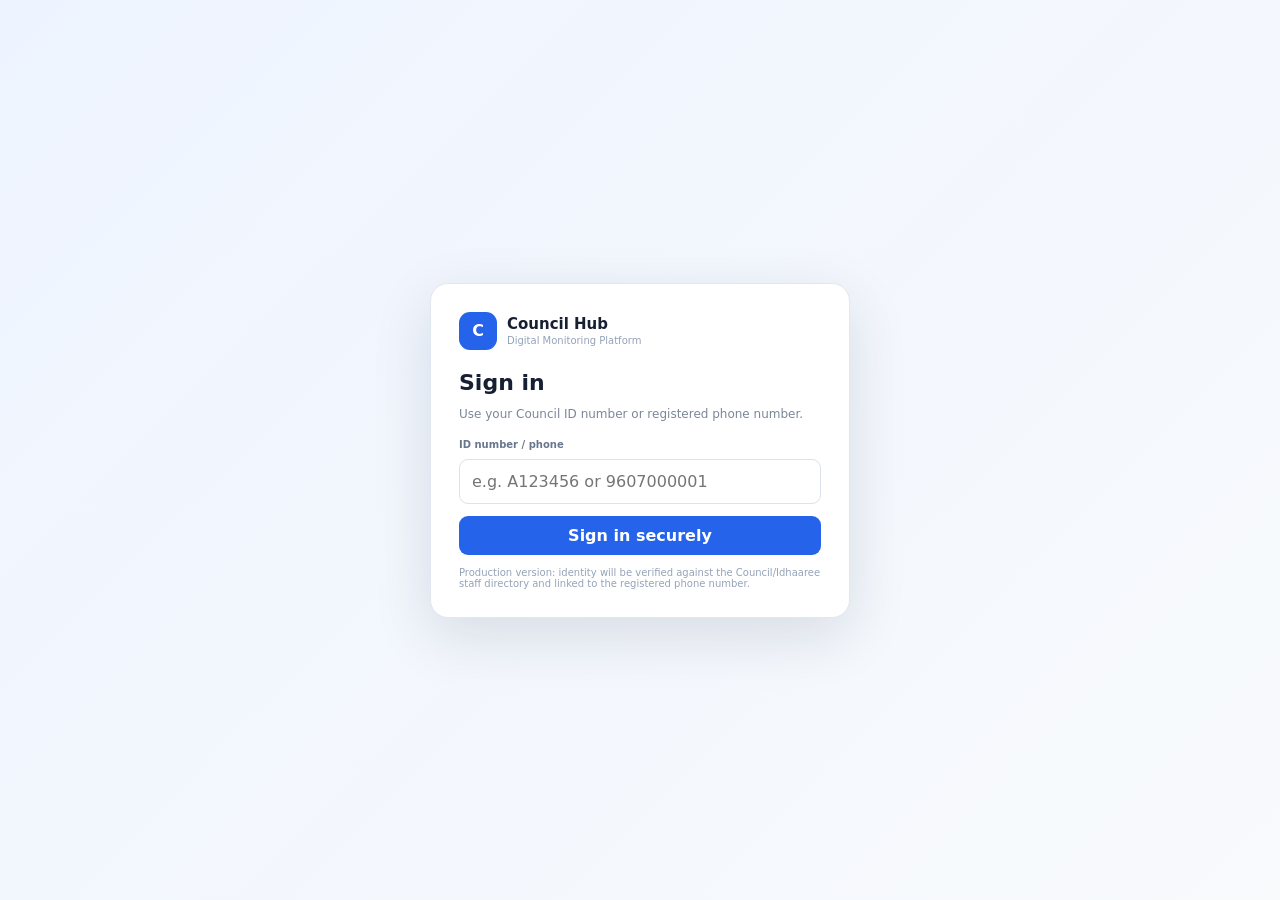
==== index.html @ fbec9a3b "Add files via upload" ====
<!doctype html>
<html lang="en">
<head>
  <meta charset="utf-8">
  <meta name="viewport" content="width=device-width,initial-scale=1">
  <meta name="theme-color" content="#0f172a">
  <title>Council Digital Monitoring Platform</title>
  <link rel="manifest" href="manifest.json">
  <link rel="stylesheet" href="styles.css">
</head>
<body>
  <div id="app">
    <aside class="sidebar">
      <div class="brand">
        <div class="brand-mark">C</div>
        <div><strong>Council Hub</strong><span>Digital Monitoring Platform</span></div>
      </div>
      <nav id="nav">
        <button class="nav-item active" data-view="dashboard">⌂ <span>Dashboard</span></button>
        <button class="nav-item" data-view="tasks">✓ <span>Tasks & Instructions</span></button>
        <button class="nav-item" data-view="projects">▦ <span>Projects</span></button>
        <button class="nav-item" data-view="events">★ <span>Events</span></button>
        <button class="nav-item" data-view="calendar">◷ <span>Schedule</span></button>
        <button class="nav-item" data-view="team">♙ <span>Team</span></button>
        <button class="nav-item" data-view="activity">↻ <span>Activity Log</span></button>
      </nav>
      <div class="sidebar-bottom">
        <div class="mini-user"><div class="avatar">SA</div><div><b id="loggedUserName">Signed-in user</b><span id="loggedUserRole">Council staff</span></div></div>
        <small>Prototype • Local data</small>
      </div>
    </aside>

    <main class="main">
      <header class="topbar">
        <button class="mobile-menu" id="mobileMenu">☰</button>
        <div>
          <h1 id="pageTitle">Dashboard</h1>
          <p id="pageSubtitle">Council-wide monitoring and accountability</p>
        </div>
        <div class="top-actions">
          <button class="icon-btn" id="notifBtn" title="Notifications">🔔<i id="notifDot"></i></button>
          <button class="primary" id="quickAdd">＋ New</button>
        </div>
      </header>
      <section id="content"></section>
    </main>
  </div>

  <div class="modal-backdrop hidden" id="modalBackdrop">
    <div class="modal" id="modal"></div>
  </div>
  <div class="toast hidden" id="toast"></div>
  <script src="app.js"></script>
</body>
</html>
---- styles.css ----
*{box-sizing:border-box}body{margin:0;font-family:Inter,ui-sans-serif,system-ui,-apple-system,BlinkMacSystemFont,"Segoe UI",sans-serif;background:#f4f7fb;color:#172033}button,input,select,textarea{font:inherit}button{cursor:pointer}.sidebar{position:fixed;inset:0 auto 0 0;width:255px;background:#0f172a;color:#dbe4f0;padding:20px 14px;display:flex;flex-direction:column;z-index:10}.brand{display:flex;gap:10px;align-items:center;padding:4px 8px 24px}.brand-mark{width:38px;height:38px;border-radius:11px;background:#2563eb;display:grid;place-items:center;font-weight:800;color:white}.brand strong{display:block;font-size:15px}.brand span{display:block;font-size:10px;color:#94a3b8;margin-top:2px}.nav-item{width:100%;border:0;background:none;color:#aebbd0;text-align:left;padding:11px 12px;border-radius:9px;margin:2px 0;font-size:14px;display:flex;gap:12px;align-items:center}.nav-item:hover,.nav-item.active{background:#1e293b;color:#fff}.sidebar-bottom{margin-top:auto;padding:14px 8px 4px;border-top:1px solid #253147}.mini-user{display:flex;gap:9px;align-items:center}.mini-user b{display:block;font-size:12px;color:white}.mini-user span{display:block;font-size:10px;color:#8fa0b8}.mini-user small{display:block}.avatar{width:30px;height:30px;border-radius:50%;background:#dbeafe;color:#1d4ed8;display:grid;place-items:center;font-size:10px;font-weight:800}.sidebar-bottom>small{display:block;color:#64748b;margin-top:12px;font-size:9px}.main{margin-left:255px;min-height:100vh}.topbar{height:78px;background:#fff;border-bottom:1px solid #e4eaf2;padding:15px 28px;display:flex;align-items:center;justify-content:space-between;position:sticky;top:0;z-index:5}.topbar h1{font-size:21px;margin:0}.topbar p{margin:3px 0 0;color:#7b8798;font-size:12px}.top-actions{display:flex;gap:10px;align-items:center}.primary{border:0;background:#2563eb;color:#fff;padding:10px 15px;border-radius:9px;font-weight:700}.icon-btn{border:1px solid #e0e6ef;background:#fff;border-radius:9px;width:40px;height:40px;position:relative}.icon-btn i{display:none;position:absolute;right:7px;top:7px;width:7px;height:7px;border-radius:50%;background:#ef4444}.mobile-menu{display:none;border:0;background:none;font-size:22px}.main>section,#content{padding:24px 28px}.grid{display:grid;gap:16px}.kpis{grid-template-columns:repeat(5,minmax(0,1fr))}.card{background:#fff;border:1px solid #e4eaf2;border-radius:13px;padding:17px;box-shadow:0 2px 8px rgba(15,23,42,.03)}.kpi-label{font-size:11px;color:#78869a}.kpi-value{font-size:26px;font-weight:800;margin-top:5px}.kpi-note{font-size:10px;color:#64748b;margin-top:5px}.two-col{grid-template-columns:1.2fr .8fr}.three-col{grid-template-columns:repeat(3,minmax(0,1fr))}.section-head{display:flex;justify-content:space-between;align-items:center;margin:25px 0 12px}.section-head h2{font-size:15px;margin:0}.muted{color:#7b8798;font-size:12px}.list{display:flex;flex-direction:column;gap:9px}.row{display:flex;justify-content:space-between;align-items:center;gap:12px;padding:12px 0;border-bottom:1px solid #edf1f6}.row:last-child{border-bottom:0}.row-title{font-size:13px;font-weight:700}.row-sub{font-size:10px;color:#7b8798;margin-top:3px}.badge{display:inline-flex;align-items:center;padding:4px 8px;border-radius:99px;font-size:10px;font-weight:700;white-space:nowrap}.blue{background:#dbeafe;color:#1d4ed8}.green{background:#dcfce7;color:#15803d}.orange{background:#ffedd5;color:#c2410c}.red{background:#fee2e2;color:#b91c1c}.gray{background:#eef2f7;color:#64748b}.progress{height:7px;background:#edf1f6;border-radius:99px;overflow:hidden;margin-top:7px}.progress>i{display:block;height:100%;background:#2563eb;border-radius:99px}.bar-line{display:flex;justify-content:space-between;font-size:10px;color:#68778d;margin-top:5px}.searchbar{display:flex;gap:10px;margin-bottom:15px}.searchbar input,.field input,.field select,.field textarea{width:100%;border:1px solid #dce3ec;border-radius:8px;padding:10px 11px;background:#fff;outline:none}.searchbar input:focus,.field input:focus,.field select:focus,.field textarea:focus{border-color:#60a5fa}.toolbar{display:flex;gap:8px;flex-wrap:wrap}.toolbar button{border:1px solid #dce3ec;background:#fff;border-radius:8px;padding:8px 11px;font-size:11px}.toolbar button.active{background:#eff6ff;border-color:#93c5fd;color:#1d4ed8}.task-grid{display:grid;grid-template-columns:repeat(3,minmax(0,1fr));gap:14px}.task-card{background:#fff;border:1px solid #e1e7f0;border-radius:12px;padding:14px}.task-card h3{font-size:13px;margin:8px 0}.task-meta{font-size:10px;color:#7b8798}.task-top{display:flex;justify-content:space-between}.person{display:flex;align-items:center;gap:7px;font-size:11px}.small-avatar{width:25px;height:25px;border-radius:50%;display:grid;place-items:center;background:#e0e7ff;color:#3730a3;font-size:9px;font-weight:800}.project-card h3,.event-card h3{margin:5px 0;font-size:15px}.project-card,.event-card{min-height:170px}.event-date{font-size:11px;color:#2563eb;font-weight:800}.table{width:100%;border-collapse:collapse}.table th,.table td{text-align:left;border-bottom:1px solid #edf1f6;padding:11px 8px;font-size:11px}.table th{color:#7b8798;font-weight:600}.modal-backdrop{position:fixed;inset:0;background:rgba(15,23,42,.48);display:grid;place-items:center;z-index:30;padding:18px}.hidden{display:none!important}.modal{width:min(560px,100%);max-height:90vh;overflow:auto;background:#fff;border-radius:15px;padding:20px}.modal h2{margin:0 0 16px;font-size:18px}.form-grid{display:grid;grid-template-columns:1fr 1fr;gap:12px}.field{margin-bottom:11px}.field.full{grid-column:1/-1}.field label{display:block;font-size:10px;font-weight:700;color:#68778d;margin-bottom:5px}.modal-actions{display:flex;justify-content:flex-end;gap:8px;margin-top:15px}.secondary{border:1px solid #dce3ec;background:#fff;border-radius:8px;padding:9px 13px}.toast{position:fixed;right:20px;bottom:20px;background:#0f172a;color:white;padding:12px 15px;border-radius:9px;font-size:12px;z-index:40;box-shadow:0 10px 30px rgba(15,23,42,.2)}.empty{padding:35px;text-align:center;color:#7b8798;font-size:12px}.timeline{border-left:2px solid #dbeafe;margin-left:7px;padding-left:18px}.timeline-item{position:relative;margin-bottom:18px}.timeline-item:before{content:"";position:absolute;left:-25px;top:3px;width:9px;height:9px;border-radius:50%;background:#2563eb}.timeline-time{font-size:9px;color:#94a3b8}.timeline-text{font-size:11px;margin-top:3px}.notice{background:#eff6ff;border:1px solid #bfdbfe;color:#1e40af;border-radius:10px;padding:12px;font-size:11px}.danger-box{background:#fff7ed;border:1px solid #fed7aa;border-radius:10px;padding:12px}.calendar-grid{display:grid;grid-template-columns:repeat(7,1fr);border:1px solid #e4eaf2;border-radius:12px;overflow:hidden}.cal-head,.cal-cell{padding:10px;border-right:1px solid #edf1f6;border-bottom:1px solid #edf1f6;min-height:80px}.cal-head{min-height:auto;background:#f8fafc;font-size:10px;color:#7b8798;font-weight:700}.cal-cell b{font-size:11px}.cal-cell span{display:block;font-size:9px;margin-top:7px;padding:3px 5px;border-radius:5px;background:#eff6ff;color:#1d4ed8}.stat-ring{font-size:25px;font-weight:800}.clickable{cursor:pointer}.clickable:hover{background:#f8fbff}@media(max-width:1000px){.kpis{grid-template-columns:repeat(2,1fr)}.task-grid,.three-col{grid-template-columns:1fr 1fr}.two-col{grid-template-columns:1fr}}@media(max-width:720px){.sidebar{transform:translateX(-100%);transition:.2s}.sidebar.open{transform:none}.main{margin-left:0}.mobile-menu{display:block}.topbar{padding:12px 15px}.topbar h1{font-size:17px}.topbar p{display:none}#content{padding:16px}.kpis,.task-grid,.three-col,.form-grid{grid-template-columns:1fr}.calendar-grid{overflow:auto;grid-template-columns:repeat(7,100px)}.top-actions .primary{padding:9px 10px}.brand{padding-bottom:15px}}

.login-screen{min-height:100vh;display:grid;place-items:center;background:linear-gradient(135deg,#eef4ff,#f8fafc);padding:20px}.login-card{width:min(420px,100%);background:white;border:1px solid #e1e7f0;border-radius:18px;padding:28px;box-shadow:0 18px 60px rgba(15,23,42,.12)}.login-card .brand{padding:0 0 20px}.login-card h1{font-size:22px;margin:0 0 6px}.login-card p{font-size:12px;color:#7b8798}.login-card input{width:100%;padding:12px;border:1px solid #dce3ec;border-radius:9px;margin:7px 0 12px}.login-card button{width:100%}.login-note{font-size:10px;color:#94a3b8;margin-top:12px}.evidence-box{border:1px dashed #cbd5e1;background:#f8fafc;padding:12px;border-radius:10px}.evidence-list{display:grid;grid-template-columns:repeat(3,1fr);gap:10px;margin-top:10px}.evidence-item{border:1px solid #e4eaf2;border-radius:9px;padding:8px}.evidence-item img{width:100%;height:110px;object-fit:cover;border-radius:7px;margin-bottom:6px}

.kpi-grid{display:grid;grid-template-columns:repeat(4,1fr);gap:10px;margin-top:12px}.kpi{border:1px solid #e3e9f1;border-radius:12px;padding:14px;background:#fbfcfe}.kpi-num{font-size:22px;font-weight:800}.kpi-label{font-size:10px;color:#7b8798;margin-top:4px}.admin-actions{display:flex;gap:8px;flex-wrap:wrap}.mini{padding:7px 10px!important;border-radius:7px!important;font-size:10px!important}.feedback-card{border:1px solid #e4eaf2;border-radius:10px;padding:13px}.rating{letter-spacing:2px;font-size:14px}.project-card{margin:0}.empty{padding:18px;text-align:center;color:#8a97a8}
@media(max-width:700px){.kpi-grid{grid-template-columns:repeat(2,1fr)}.two-col{grid-template-columns:1fr}.admin-actions button{width:100%}.table{font-size:10px}.table th,.table td{padding:8px 6px}}
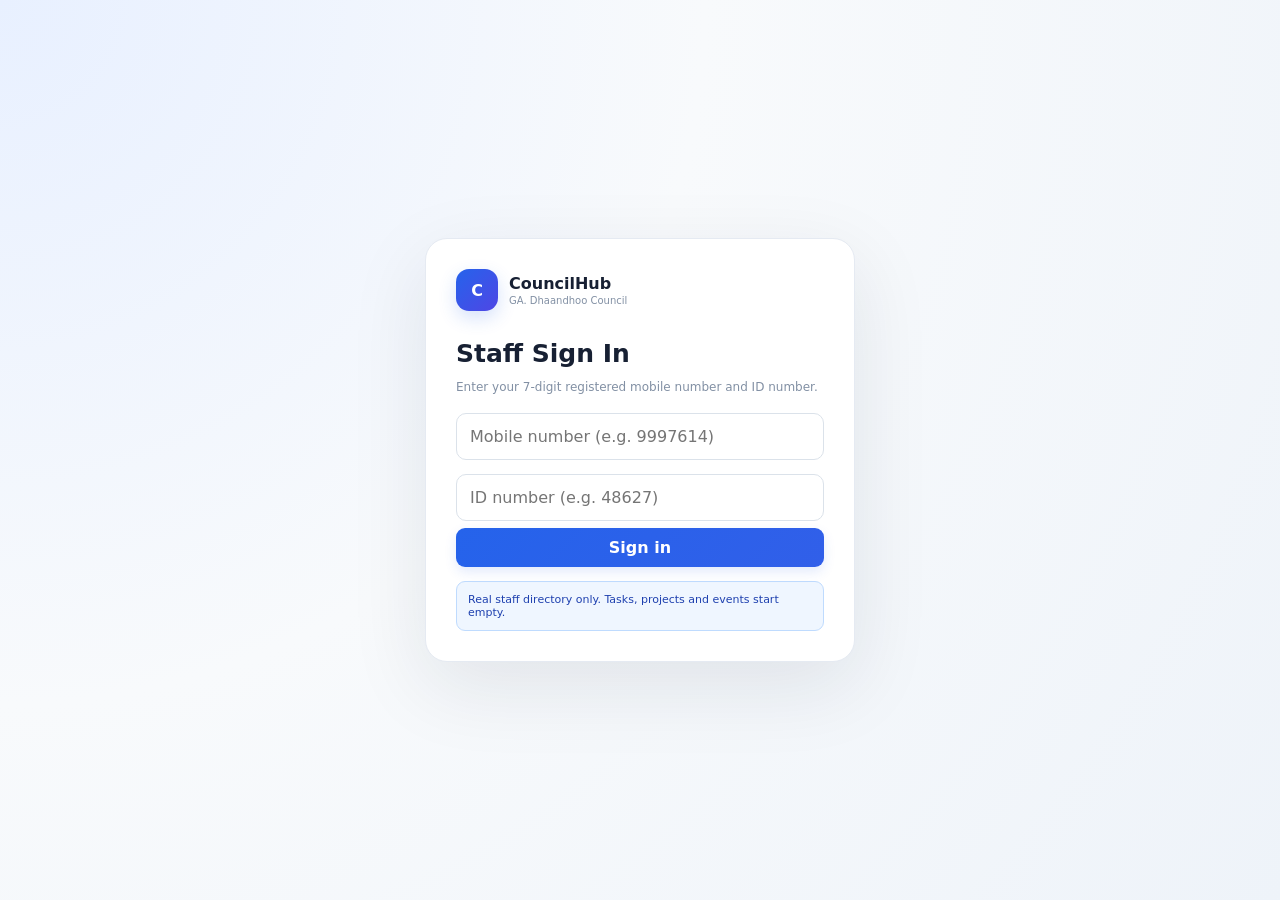
==== commit ae4564d9: "Add files via upload" ====
--- a/index.html
+++ b/index.html
@@ -1,55 +1,17 @@
 <!doctype html>
 <html lang="en">
 <head>
-  <meta charset="utf-8">
-  <meta name="viewport" content="width=device-width,initial-scale=1">
-  <meta name="theme-color" content="#0f172a">
-  <title>Council Digital Monitoring Platform</title>
-  <link rel="manifest" href="manifest.json">
-  <link rel="stylesheet" href="styles.css">
+<meta charset="utf-8">
+<meta name="viewport" content="width=device-width,initial-scale=1,viewport-fit=cover">
+<meta name="theme-color" content="#0f172a">
+<title>CouncilHub — Dhaandhoo Council</title>
+<link rel="manifest" href="manifest.json">
+<link rel="stylesheet" href="styles.css">
 </head>
 <body>
-  <div id="app">
-    <aside class="sidebar">
-      <div class="brand">
-        <div class="brand-mark">C</div>
-        <div><strong>Council Hub</strong><span>Digital Monitoring Platform</span></div>
-      </div>
-      <nav id="nav">
-        <button class="nav-item active" data-view="dashboard">⌂ <span>Dashboard</span></button>
-        <button class="nav-item" data-view="tasks">✓ <span>Tasks & Instructions</span></button>
-        <button class="nav-item" data-view="projects">▦ <span>Projects</span></button>
-        <button class="nav-item" data-view="events">★ <span>Events</span></button>
-        <button class="nav-item" data-view="calendar">◷ <span>Schedule</span></button>
-        <button class="nav-item" data-view="team">♙ <span>Team</span></button>
-        <button class="nav-item" data-view="activity">↻ <span>Activity Log</span></button>
-      </nav>
-      <div class="sidebar-bottom">
-        <div class="mini-user"><div class="avatar">SA</div><div><b id="loggedUserName">Signed-in user</b><span id="loggedUserRole">Council staff</span></div></div>
-        <small>Prototype • Local data</small>
-      </div>
-    </aside>
-
-    <main class="main">
-      <header class="topbar">
-        <button class="mobile-menu" id="mobileMenu">☰</button>
-        <div>
-          <h1 id="pageTitle">Dashboard</h1>
-          <p id="pageSubtitle">Council-wide monitoring and accountability</p>
-        </div>
-        <div class="top-actions">
-          <button class="icon-btn" id="notifBtn" title="Notifications">🔔<i id="notifDot"></i></button>
-          <button class="primary" id="quickAdd">＋ New</button>
-        </div>
-      </header>
-      <section id="content"></section>
-    </main>
-  </div>
-
-  <div class="modal-backdrop hidden" id="modalBackdrop">
-    <div class="modal" id="modal"></div>
-  </div>
-  <div class="toast hidden" id="toast"></div>
-  <script src="app.js"></script>
+<div id="app"></div>
+<div id="toast"></div>
+<div id="modalBackdrop" class="modal-backdrop hidden" aria-hidden="true"><div id="modal"></div></div>
+<script src="app.js"></script>
 </body>
-</html>
+</html>
--- a/styles.css
+++ b/styles.css
@@ -1,6 +1,97 @@
-*{box-sizing:border-box}body{margin:0;font-family:Inter,ui-sans-serif,system-ui,-apple-system,BlinkMacSystemFont,"Segoe UI",sans-serif;background:#f4f7fb;color:#172033}button,input,select,textarea{font:inherit}button{cursor:pointer}.sidebar{position:fixed;inset:0 auto 0 0;width:255px;background:#0f172a;color:#dbe4f0;padding:20px 14px;display:flex;flex-direction:column;z-index:10}.brand{display:flex;gap:10px;align-items:center;padding:4px 8px 24px}.brand-mark{width:38px;height:38px;border-radius:11px;background:#2563eb;display:grid;place-items:center;font-weight:800;color:white}.brand strong{display:block;font-size:15px}.brand span{display:block;font-size:10px;color:#94a3b8;margin-top:2px}.nav-item{width:100%;border:0;background:none;color:#aebbd0;text-align:left;padding:11px 12px;border-radius:9px;margin:2px 0;font-size:14px;display:flex;gap:12px;align-items:center}.nav-item:hover,.nav-item.active{background:#1e293b;color:#fff}.sidebar-bottom{margin-top:auto;padding:14px 8px 4px;border-top:1px solid #253147}.mini-user{display:flex;gap:9px;align-items:center}.mini-user b{display:block;font-size:12px;color:white}.mini-user span{display:block;font-size:10px;color:#8fa0b8}.mini-user small{display:block}.avatar{width:30px;height:30px;border-radius:50%;background:#dbeafe;color:#1d4ed8;display:grid;place-items:center;font-size:10px;font-weight:800}.sidebar-bottom>small{display:block;color:#64748b;margin-top:12px;font-size:9px}.main{margin-left:255px;min-height:100vh}.topbar{height:78px;background:#fff;border-bottom:1px solid #e4eaf2;padding:15px 28px;display:flex;align-items:center;justify-content:space-between;position:sticky;top:0;z-index:5}.topbar h1{font-size:21px;margin:0}.topbar p{margin:3px 0 0;color:#7b8798;font-size:12px}.top-actions{display:flex;gap:10px;align-items:center}.primary{border:0;background:#2563eb;color:#fff;padding:10px 15px;border-radius:9px;font-weight:700}.icon-btn{border:1px solid #e0e6ef;background:#fff;border-radius:9px;width:40px;height:40px;position:relative}.icon-btn i{display:none;position:absolute;right:7px;top:7px;width:7px;height:7px;border-radius:50%;background:#ef4444}.mobile-menu{display:none;border:0;background:none;font-size:22px}.main>section,#content{padding:24px 28px}.grid{display:grid;gap:16px}.kpis{grid-template-columns:repeat(5,minmax(0,1fr))}.card{background:#fff;border:1px solid #e4eaf2;border-radius:13px;padding:17px;box-shadow:0 2px 8px rgba(15,23,42,.03)}.kpi-label{font-size:11px;color:#78869a}.kpi-value{font-size:26px;font-weight:800;margin-top:5px}.kpi-note{font-size:10px;color:#64748b;margin-top:5px}.two-col{grid-template-columns:1.2fr .8fr}.three-col{grid-template-columns:repeat(3,minmax(0,1fr))}.section-head{display:flex;justify-content:space-between;align-items:center;margin:25px 0 12px}.section-head h2{font-size:15px;margin:0}.muted{color:#7b8798;font-size:12px}.list{display:flex;flex-direction:column;gap:9px}.row{display:flex;justify-content:space-between;align-items:center;gap:12px;padding:12px 0;border-bottom:1px solid #edf1f6}.row:last-child{border-bottom:0}.row-title{font-size:13px;font-weight:700}.row-sub{font-size:10px;color:#7b8798;margin-top:3px}.badge{display:inline-flex;align-items:center;padding:4px 8px;border-radius:99px;font-size:10px;font-weight:700;white-space:nowrap}.blue{background:#dbeafe;color:#1d4ed8}.green{background:#dcfce7;color:#15803d}.orange{background:#ffedd5;color:#c2410c}.red{background:#fee2e2;color:#b91c1c}.gray{background:#eef2f7;color:#64748b}.progress{height:7px;background:#edf1f6;border-radius:99px;overflow:hidden;margin-top:7px}.progress>i{display:block;height:100%;background:#2563eb;border-radius:99px}.bar-line{display:flex;justify-content:space-between;font-size:10px;color:#68778d;margin-top:5px}.searchbar{display:flex;gap:10px;margin-bottom:15px}.searchbar input,.field input,.field select,.field textarea{width:100%;border:1px solid #dce3ec;border-radius:8px;padding:10px 11px;background:#fff;outline:none}.searchbar input:focus,.field input:focus,.field select:focus,.field textarea:focus{border-color:#60a5fa}.toolbar{display:flex;gap:8px;flex-wrap:wrap}.toolbar button{border:1px solid #dce3ec;background:#fff;border-radius:8px;padding:8px 11px;font-size:11px}.toolbar button.active{background:#eff6ff;border-color:#93c5fd;color:#1d4ed8}.task-grid{display:grid;grid-template-columns:repeat(3,minmax(0,1fr));gap:14px}.task-card{background:#fff;border:1px solid #e1e7f0;border-radius:12px;padding:14px}.task-card h3{font-size:13px;margin:8px 0}.task-meta{font-size:10px;color:#7b8798}.task-top{display:flex;justify-content:space-between}.person{display:flex;align-items:center;gap:7px;font-size:11px}.small-avatar{width:25px;height:25px;border-radius:50%;display:grid;place-items:center;background:#e0e7ff;color:#3730a3;font-size:9px;font-weight:800}.project-card h3,.event-card h3{margin:5px 0;font-size:15px}.project-card,.event-card{min-height:170px}.event-date{font-size:11px;color:#2563eb;font-weight:800}.table{width:100%;border-collapse:collapse}.table th,.table td{text-align:left;border-bottom:1px solid #edf1f6;padding:11px 8px;font-size:11px}.table th{color:#7b8798;font-weight:600}.modal-backdrop{position:fixed;inset:0;background:rgba(15,23,42,.48);display:grid;place-items:center;z-index:30;padding:18px}.hidden{display:none!important}.modal{width:min(560px,100%);max-height:90vh;overflow:auto;background:#fff;border-radius:15px;padding:20px}.modal h2{margin:0 0 16px;font-size:18px}.form-grid{display:grid;grid-template-columns:1fr 1fr;gap:12px}.field{margin-bottom:11px}.field.full{grid-column:1/-1}.field label{display:block;font-size:10px;font-weight:700;color:#68778d;margin-bottom:5px}.modal-actions{display:flex;justify-content:flex-end;gap:8px;margin-top:15px}.secondary{border:1px solid #dce3ec;background:#fff;border-radius:8px;padding:9px 13px}.toast{position:fixed;right:20px;bottom:20px;background:#0f172a;color:white;padding:12px 15px;border-radius:9px;font-size:12px;z-index:40;box-shadow:0 10px 30px rgba(15,23,42,.2)}.empty{padding:35px;text-align:center;color:#7b8798;font-size:12px}.timeline{border-left:2px solid #dbeafe;margin-left:7px;padding-left:18px}.timeline-item{position:relative;margin-bottom:18px}.timeline-item:before{content:"";position:absolute;left:-25px;top:3px;width:9px;height:9px;border-radius:50%;background:#2563eb}.timeline-time{font-size:9px;color:#94a3b8}.timeline-text{font-size:11px;margin-top:3px}.notice{background:#eff6ff;border:1px solid #bfdbfe;color:#1e40af;border-radius:10px;padding:12px;font-size:11px}.danger-box{background:#fff7ed;border:1px solid #fed7aa;border-radius:10px;padding:12px}.calendar-grid{display:grid;grid-template-columns:repeat(7,1fr);border:1px solid #e4eaf2;border-radius:12px;overflow:hidden}.cal-head,.cal-cell{padding:10px;border-right:1px solid #edf1f6;border-bottom:1px solid #edf1f6;min-height:80px}.cal-head{min-height:auto;background:#f8fafc;font-size:10px;color:#7b8798;font-weight:700}.cal-cell b{font-size:11px}.cal-cell span{display:block;font-size:9px;margin-top:7px;padding:3px 5px;border-radius:5px;background:#eff6ff;color:#1d4ed8}.stat-ring{font-size:25px;font-weight:800}.clickable{cursor:pointer}.clickable:hover{background:#f8fbff}@media(max-width:1000px){.kpis{grid-template-columns:repeat(2,1fr)}.task-grid,.three-col{grid-template-columns:1fr 1fr}.two-col{grid-template-columns:1fr}}@media(max-width:720px){.sidebar{transform:translateX(-100%);transition:.2s}.sidebar.open{transform:none}.main{margin-left:0}.mobile-menu{display:block}.topbar{padding:12px 15px}.topbar h1{font-size:17px}.topbar p{display:none}#content{padding:16px}.kpis,.task-grid,.three-col,.form-grid{grid-template-columns:1fr}.calendar-grid{overflow:auto;grid-template-columns:repeat(7,100px)}.top-actions .primary{padding:9px 10px}.brand{padding-bottom:15px}}
+*{box-sizing:border-box}
+:root{
+  --bg:#f5f7fb;--surface:#fff;--line:#e5eaf2;--text:#172033;--muted:#718096;
+  --nav:#0b1530;--nav2:#14213d;--blue:#2563eb;--blue-soft:#eff6ff;
+  --task:#2563eb;--project:#7c3aed;--event:#d97706;--success:#16a34a;
+}
+html{scroll-behavior:smooth}
+body{margin:0;font-family:Inter,ui-sans-serif,system-ui,-apple-system,"Segoe UI",sans-serif;background:var(--bg);color:var(--text);overflow-x:hidden}
+body.modal-open{overflow:hidden}
+button,input,select,textarea{font:inherit}button{cursor:pointer}.hidden{display:none!important}
+.login{min-height:100dvh;display:grid;place-items:center;padding:20px;background:radial-gradient(circle at top left,#e8f0ff 0,#f8fafc 45%,#eef3f9 100%)}
+.login-card{width:min(430px,100%);background:#fff;border:1px solid var(--line);border-radius:22px;padding:30px;box-shadow:0 24px 80px #17203318}
+.brand{display:flex;gap:11px;align-items:center}.brand-mark{width:42px;height:42px;border-radius:13px;background:linear-gradient(135deg,#2563eb,#4f46e5);color:#fff;display:grid;place-items:center;font-weight:900;box-shadow:0 7px 18px #2563eb30}.brand b{display:block}.brand span{display:block;color:#8290a4;font-size:10px;margin-top:2px}
+.login h1{font-size:25px;margin:28px 0 6px}.login p{color:#8290a4;font-size:12px}.login input{width:100%;padding:13px;margin:7px 0;border:1px solid #dbe2ea;border-radius:10px;outline:none}.login input:focus{border-color:#60a5fa;box-shadow:0 0 0 3px #2563eb12}.login-note{font-size:10px;color:#8a96a8;line-height:1.5;margin-top:12px}
+.primary{border:0;background:linear-gradient(135deg,#2563eb,#315fe9);color:#fff;padding:10px 14px;border-radius:9px;font-weight:750;box-shadow:0 5px 12px #2563eb20}.primary:hover{filter:brightness(1.03);transform:translateY(-1px)}.secondary{border:1px solid #dce3ec;background:#fff;color:#172033;padding:9px 12px;border-radius:8px}.secondary:hover{background:#f8fafc}.danger{background:#fff;border:1px solid #fecaca;color:#b91c1c;padding:9px 12px;border-radius:8px}.full{width:100%}
 
-.login-screen{min-height:100vh;display:grid;place-items:center;background:linear-gradient(135deg,#eef4ff,#f8fafc);padding:20px}.login-card{width:min(420px,100%);background:white;border:1px solid #e1e7f0;border-radius:18px;padding:28px;box-shadow:0 18px 60px rgba(15,23,42,.12)}.login-card .brand{padding:0 0 20px}.login-card h1{font-size:22px;margin:0 0 6px}.login-card p{font-size:12px;color:#7b8798}.login-card input{width:100%;padding:12px;border:1px solid #dce3ec;border-radius:9px;margin:7px 0 12px}.login-card button{width:100%}.login-note{font-size:10px;color:#94a3b8;margin-top:12px}.evidence-box{border:1px dashed #cbd5e1;background:#f8fafc;padding:12px;border-radius:10px}.evidence-list{display:grid;grid-template-columns:repeat(3,1fr);gap:10px;margin-top:10px}.evidence-item{border:1px solid #e4eaf2;border-radius:9px;padding:8px}.evidence-item img{width:100%;height:110px;object-fit:cover;border-radius:7px;margin-bottom:6px}
+.shell{min-height:100dvh;display:flex;background:var(--bg)}
+.sidebar{position:fixed;left:0;top:0;bottom:0;width:252px;background:linear-gradient(180deg,#0b1530 0%,#101a33 100%);color:#dbe4f0;padding:18px 13px;display:flex;flex-direction:column;z-index:80;transition:transform .22s ease;overflow-y:auto;overscroll-behavior:contain}
+.sidebar .brand{padding:5px 9px 22px}.sidebar .brand span{color:#94a3b8}.nav{display:grid;gap:4px}
+.nav button{width:100%;border:0;background:transparent;color:#aebbd0;text-align:left;padding:11px 12px;border-radius:10px;font-size:13px;transition:.15s;display:flex;align-items:center;gap:9px}
+.nav button span{width:20px;text-align:center;opacity:.9}.nav button:hover{background:#172542;color:#fff}.nav button.active{background:linear-gradient(90deg,#1d4ed8,#254e9e);color:#fff;box-shadow:0 7px 18px #0002}
+.nav button[data-page="tasks"].active{background:linear-gradient(90deg,#2563eb,#1d4ed8)}
+.nav button[data-page="projects"].active{background:linear-gradient(90deg,#7c3aed,#6d28d9)}
+.nav button[data-page="events"].active{background:linear-gradient(90deg,#d97706,#b45309)}
+.nav button[data-page="schedule"].active{background:linear-gradient(90deg,#0891b2,#0e7490)}
+.side-bottom{margin-top:auto;border-top:1px solid #253147;padding-top:14px}.user-mini{display:flex;gap:9px;align-items:center;margin-bottom:10px}.avatar{width:32px;height:32px;border-radius:50%;background:#dbeafe;color:#1d4ed8;display:grid;place-items:center;font-size:10px;font-weight:800}.user-mini b{display:block;color:#fff;font-size:11px}.user-mini small{color:#94a3b8;font-size:9px}
+.main{margin-left:252px;min-height:100dvh;flex:1;min-width:0;width:calc(100% - 252px)}.topbar{height:74px;background:#fff;border-bottom:1px solid var(--line);padding:12px 28px;display:flex;align-items:center;justify-content:space-between;position:sticky;top:0;z-index:40;box-shadow:0 1px 8px #17203308}.topbar h1{font-size:20px;margin:0}.topbar p{margin:3px 0 0;color:#7b8798;font-size:11px}.top-actions{display:flex;gap:8px}.icon{border:1px solid #e0e6ef;background:#fff;border-radius:9px;width:40px;height:40px}.mobile-menu{display:none;border:0;background:none;font-size:22px;color:#172033}
+.content{padding:22px 28px 40px;max-width:1500px;margin:auto}.hero{background:#fff;border:1px solid var(--line);border-radius:17px;padding:22px;display:flex;justify-content:space-between;gap:16px;align-items:center;box-shadow:0 5px 20px #17203306}.hero h2{margin:9px 0 4px}.hero p{margin:0;color:#7d8a9d;font-size:12px}.grid{display:grid;gap:14px}.kpis{grid-template-columns:repeat(5,minmax(0,1fr));margin:16px 0}.kpi{background:#fff;border:1px solid var(--line);border-radius:13px;padding:16px;box-shadow:0 4px 16px #17203305}.kpi b{font-size:25px;display:block}.kpi span{color:#8290a4;font-size:10px}.card{background:#fff;border:1px solid var(--line);border-radius:14px;padding:17px;margin:14px 0;box-shadow:0 4px 18px #17203305}.page-head{display:flex;justify-content:space-between;align-items:flex-start;gap:12px}.page-head h2{margin:0;font-size:18px}.page-head p{color:#8290a4;font-size:11px}.toolbar{display:flex;gap:8px;flex-wrap:wrap}.toolbar button{font-size:11px}.tabs{display:flex;gap:7px;overflow-x:auto;margin:15px 0;padding-bottom:2px}.tab{border:1px solid #dce3ec;background:#fff;padding:8px 13px;border-radius:8px;font-size:11px;white-space:nowrap}.tab.active{background:#f5f3ff;border-color:#c4b5fd;color:#6d28d9;font-weight:700}
+.table-wrap{overflow:auto;-webkit-overflow-scrolling:touch}.table{width:100%;border-collapse:collapse}.table th,.table td{text-align:left;border-bottom:1px solid #edf1f6;padding:10px 8px;font-size:11px;white-space:nowrap}.table th{color:#7b8798;font-weight:600}.badge{display:inline-flex;align-items:center;padding:4px 8px;border-radius:99px;font-size:9px;font-weight:700;white-space:nowrap}.blue{background:#dbeafe;color:#1d4ed8}.green{background:#dcfce7;color:#15803d}.orange{background:#ffedd5;color:#c2410c}.red{background:#fee2e2;color:#b91c1c}.gray{background:#eef2f7;color:#64748b}
+.list{display:flex;flex-direction:column}.row{display:flex;justify-content:space-between;align-items:center;gap:12px;padding:11px 0;border-bottom:1px solid #edf1f6}.row:last-child{border-bottom:0}.muted,.sub{color:#7b8798;font-size:11px}.person{display:flex;gap:8px;align-items:center}.small-avatar{width:28px;height:28px;border-radius:50%;background:#e0e7ff;color:#3730a3;display:grid;place-items:center;font-size:9px;font-weight:800}.person small{display:block;color:#8290a4;font-size:9px;margin-top:2px}.progress{height:8px;background:#e8edf3;border-radius:99px;overflow:hidden;margin:9px 0 5px}.progress i{display:block;height:100%;background:var(--blue);border-radius:99px;transition:width .25s}
+.project-grid,.event-grid,.task-grid{grid-template-columns:repeat(3,minmax(0,1fr))}
+.project-card,.event-card,.task-card{cursor:pointer;transition:.18s;position:relative;overflow:hidden}.project-card:before,.event-card:before,.task-card:before{content:"";position:absolute;left:0;top:0;bottom:0;width:4px}.project-card:before{background:var(--project)}.event-card:before{background:var(--event)}.task-card:before{background:var(--task)}.project-card:hover,.event-card:hover,.task-card:hover{transform:translateY(-2px);box-shadow:0 12px 28px #17203312}.project-card h3,.event-card h3,.task-card h3{font-size:14px;margin:5px 0}.project-card .progress i{background:var(--project)}.event-card .progress i{background:var(--event)}
+.meta{font-size:10px;color:#8290a4}.card-actions{display:flex;gap:6px;flex-wrap:wrap;margin-top:12px}.search{display:flex;gap:8px;margin:12px 0}.search input{flex:1;border:1px solid #dce3ec;border-radius:8px;padding:10px}.search input:focus{outline:none;border-color:#93c5fd;box-shadow:0 0 0 3px #2563eb10}
+.modal-backdrop{position:fixed;inset:0;background:#0f172a85;display:grid;place-items:center;z-index:200;padding:18px;backdrop-filter:blur(3px)}.modal{width:min(720px,100%);max-height:min(90dvh,900px);overflow:auto;background:#fff;border-radius:18px;padding:20px;box-shadow:0 25px 80px #0004;-webkit-overflow-scrolling:touch}.modal h2{margin:0 0 15px}.form-grid{display:grid;grid-template-columns:1fr 1fr;gap:11px}.field{margin-bottom:10px}.field.full{grid-column:1/-1}.field label{display:block;font-size:10px;font-weight:700;color:#68778d;margin-bottom:5px}.field input,.field select,.field textarea{width:100%;border:1px solid #dce3ec;border-radius:8px;padding:10px;background:#fff}.field input:focus,.field select:focus,.field textarea:focus{outline:none;border-color:#93c5fd;box-shadow:0 0 0 3px #2563eb10}.field textarea{min-height:80px;resize:vertical}.modal-actions{display:flex;justify-content:flex-end;gap:8px;margin-top:15px;position:sticky;bottom:0;background:#fff;padding-top:10px}.check-grid{display:grid;grid-template-columns:1fr 1fr;gap:6px;max-height:260px;overflow:auto;border:1px solid #e1e7f0;padding:10px;border-radius:9px;background:#fafcff}.check{display:flex;gap:7px;align-items:flex-start;padding:7px;border-radius:7px}.check:hover{background:#eef5ff}.check input{margin-top:3px}
+.countdown{font-size:26px;font-weight:900}.report{line-height:1.6}.report h2{margin-top:0}.report-grid{display:grid;grid-template-columns:repeat(4,1fr);gap:10px}.report-stat{border:1px solid #e4eaf2;border-radius:9px;padding:10px}.report-stat b{display:block;font-size:17px}.alert-row{display:flex;justify-content:space-between;align-items:center;padding:10px 0;border-bottom:1px solid #edf1f6}.alert-row small{display:block;color:#8290a4;margin-top:3px}.toast{position:fixed;right:18px;bottom:18px;background:#0f172a;color:#fff;padding:12px 15px;border-radius:9px;font-size:11px;z-index:300;opacity:0;transform:translateY(10px);transition:.2s}.toast.show{opacity:1;transform:none}.empty{padding:35px;text-align:center;color:#8290a4}.notice{background:#eff6ff;border:1px solid #bfdbfe;color:#1e40af;padding:11px;border-radius:9px;font-size:11px}.danger-box{background:#fff7ed;border:1px solid #fed7aa;padding:11px;border-radius:9px;font-size:11px}
+.sidebar-backdrop{display:none}
 
-.kpi-grid{display:grid;grid-template-columns:repeat(4,1fr);gap:10px;margin-top:12px}.kpi{border:1px solid #e3e9f1;border-radius:12px;padding:14px;background:#fbfcfe}.kpi-num{font-size:22px;font-weight:800}.kpi-label{font-size:10px;color:#7b8798;margin-top:4px}.admin-actions{display:flex;gap:8px;flex-wrap:wrap}.mini{padding:7px 10px!important;border-radius:7px!important;font-size:10px!important}.feedback-card{border:1px solid #e4eaf2;border-radius:10px;padding:13px}.rating{letter-spacing:2px;font-size:14px}.project-card{margin:0}.empty{padding:18px;text-align:center;color:#8a97a8}
-@media(max-width:700px){.kpi-grid{grid-template-columns:repeat(2,1fr)}.two-col{grid-template-columns:1fr}.admin-actions button{width:100%}.table{font-size:10px}.table th,.table td{padding:8px 6px}}
+@media(max-width:1050px){
+  .kpis{grid-template-columns:repeat(3,1fr)}.project-grid,.event-grid,.task-grid{grid-template-columns:1fr 1fr}.report-grid{grid-template-columns:repeat(2,1fr)}
+}
+@media(max-width:720px){
+  .sidebar{width:min(300px,86vw);transform:translateX(-105%);box-shadow:18px 0 45px #0005}
+  .sidebar.open{transform:translateX(0)}
+  .sidebar-backdrop{position:fixed;inset:0;background:#0f172a70;z-index:70;display:none}
+  .sidebar-backdrop.show{display:block}
+  .main{margin-left:0;width:100%;min-width:0}
+  .mobile-menu{display:block;width:40px;height:40px;border-radius:10px}
+  .mobile-menu:hover{background:#f1f5f9}
+  .topbar{height:68px;padding:10px 14px;z-index:60}.topbar h1{font-size:17px}.topbar p{display:none}.top-actions .icon{width:38px;height:38px}.top-actions .primary{padding:9px 10px}
+  .content{padding:14px 12px 28px}.hero,.page-head{flex-direction:column;align-items:stretch}.hero{padding:17px}
+  .kpis,.project-grid,.event-grid,.task-grid,.form-grid,.report-grid{grid-template-columns:1fr}.kpi{padding:13px}
+  .table{min-width:850px}.modal-backdrop{padding:8px}.modal{max-height:calc(100dvh - 16px);border-radius:15px;padding:16px}.check-grid{grid-template-columns:1fr;max-height:42dvh}.modal-actions{position:sticky;bottom:-1px}
+  .row{align-items:flex-start}.card{padding:14px}.tabs{margin:12px 0}.toast{left:12px;right:12px;bottom:12px;text-align:center}
+}
+@media(min-width:721px){
+  .sidebar{transform:none!important}
+}
+
+.schedule-grid{grid-template-columns:repeat(2,minmax(0,1fr))}
+@media(max-width:720px){.schedule-grid{grid-template-columns:1fr}}
+
+.row-actions{display:flex;align-items:center;gap:5px;flex-shrink:0}
+.mini-action{width:30px;height:30px;border:1px solid #dce3ec;background:#fff;border-radius:8px;color:#475569;font-weight:800;line-height:1}
+.mini-action:hover{background:#eff6ff;border-color:#93c5fd;color:#1d4ed8}
+.danger-mini{color:#b91c1c;border-color:#fecaca}
+.danger-mini:hover{background:#fef2f2;border-color:#fca5a5;color:#991b1b}
+.clickable{cursor:pointer}
+.project-card .card-actions,.event-card .card-actions{position:relative;z-index:3}
+@media(max-width:720px){
+  .row-actions{gap:4px}.mini-action{width:32px;height:32px}
+  .task-accent{align-items:center}
+}
+
+.modal-backdrop{position:fixed;inset:0;background:rgba(15,23,42,.58);display:grid;place-items:center;z-index:1000;padding:16px;backdrop-filter:blur(3px)}
+.modal-backdrop.hidden{display:none!important}
+.modal-backdrop>.modal{width:min(760px,100%);max-height:calc(100dvh - 32px);overflow:auto;background:#fff;border-radius:18px;padding:20px;box-shadow:0 25px 80px rgba(0,0,0,.28);-webkit-overflow-scrolling:touch}
+@media(max-width:720px){.modal-backdrop{padding:10px;align-items:flex-end}.modal-backdrop>.modal{max-height:92dvh;border-radius:18px 18px 0 0;padding:16px}.form-grid{grid-template-columns:1fr}.field.full{grid-column:auto}.check-grid{grid-template-columns:1fr}.modal-actions{flex-wrap:wrap}.modal-actions button{min-height:42px}}
+.compact-grid{grid-template-columns:1fr 1fr;gap:8px}
+.calendar-14{display:grid;grid-template-columns:repeat(7,minmax(0,1fr));gap:10px;margin-top:14px}
+.calendar-day{min-height:190px;background:#fff;border:1px solid #dfe6ef;border-radius:14px;overflow:hidden;box-shadow:0 4px 16px #17203308;display:flex;flex-direction:column}
+.calendar-day.today{border-color:#60a5fa;box-shadow:0 0 0 2px #dbeafe,0 8px 24px #1720330a}
+.calendar-date{display:grid;grid-template-columns:1fr auto auto;align-items:center;gap:7px;padding:10px 11px;background:#f7f9fc;border-bottom:1px solid #e7edf4}
+.calendar-date span{font-size:10px;color:#64748b;font-weight:700;text-transform:uppercase}.calendar-date b{font-size:20px}.calendar-date small{font-size:9px;color:#64748b}
+.calendar-items{padding:8px;display:flex;flex-direction:column;gap:6px;overflow:auto;flex:1}.calendar-item{border:0;text-align:left;padding:8px 9px;border-radius:8px;cursor:pointer}.calendar-item b{display:block;font-size:10px;white-space:nowrap;overflow:hidden;text-overflow:ellipsis}.calendar-item small{display:block;font-size:8px;margin-top:2px;opacity:.8}.task-item{background:#eff6ff;color:#1d4ed8}.event-item{background:#fff7ed;color:#c2410c}.project-item{background:#f5f3ff;color:#6d28d9}.calendar-item:hover{filter:brightness(.97);transform:translateY(-1px)}.calendar-empty{font-size:9px;color:#94a3b8;padding:10px 5px;text-align:center}
+@media(max-width:1050px){.calendar-14{grid-template-columns:repeat(4,minmax(0,1fr))}}
+@media(max-width:720px){.compact-grid{grid-template-columns:1fr}.calendar-14{grid-template-columns:repeat(2,minmax(0,1fr));gap:8px}.calendar-day{min-height:180px}.calendar-date{grid-template-columns:1fr auto}.calendar-date small{display:none}}
+
+.dashboard-grid{display:grid;grid-template-columns:1.2fr .8fr;gap:16px;margin-top:16px}
+.dashboard-secondary{margin-top:16px}
+.dashboard-task-card,.dashboard-event-card{min-width:0}
+.dashboard-hero{margin-bottom:16px}
+.dashboard-kpis{margin-bottom:2px}
+.event-row{border-left:3px solid #f59e0b}
+@media(max-width:900px){.dashboard-grid{grid-template-columns:1fr}}
+@media(max-width:720px){.dashboard-grid{display:block}.dashboard-grid>.card{margin-bottom:14px}.dashboard-secondary{margin-top:0}.dashboard-hero{padding:18px}.dashboard-kpis{grid-template-columns:1fr 1fr}}
+
+.push-button{font-size:16px}.push-button.push-on{background:#eff6ff;border-color:#93c5fd;color:#1d4ed8}
